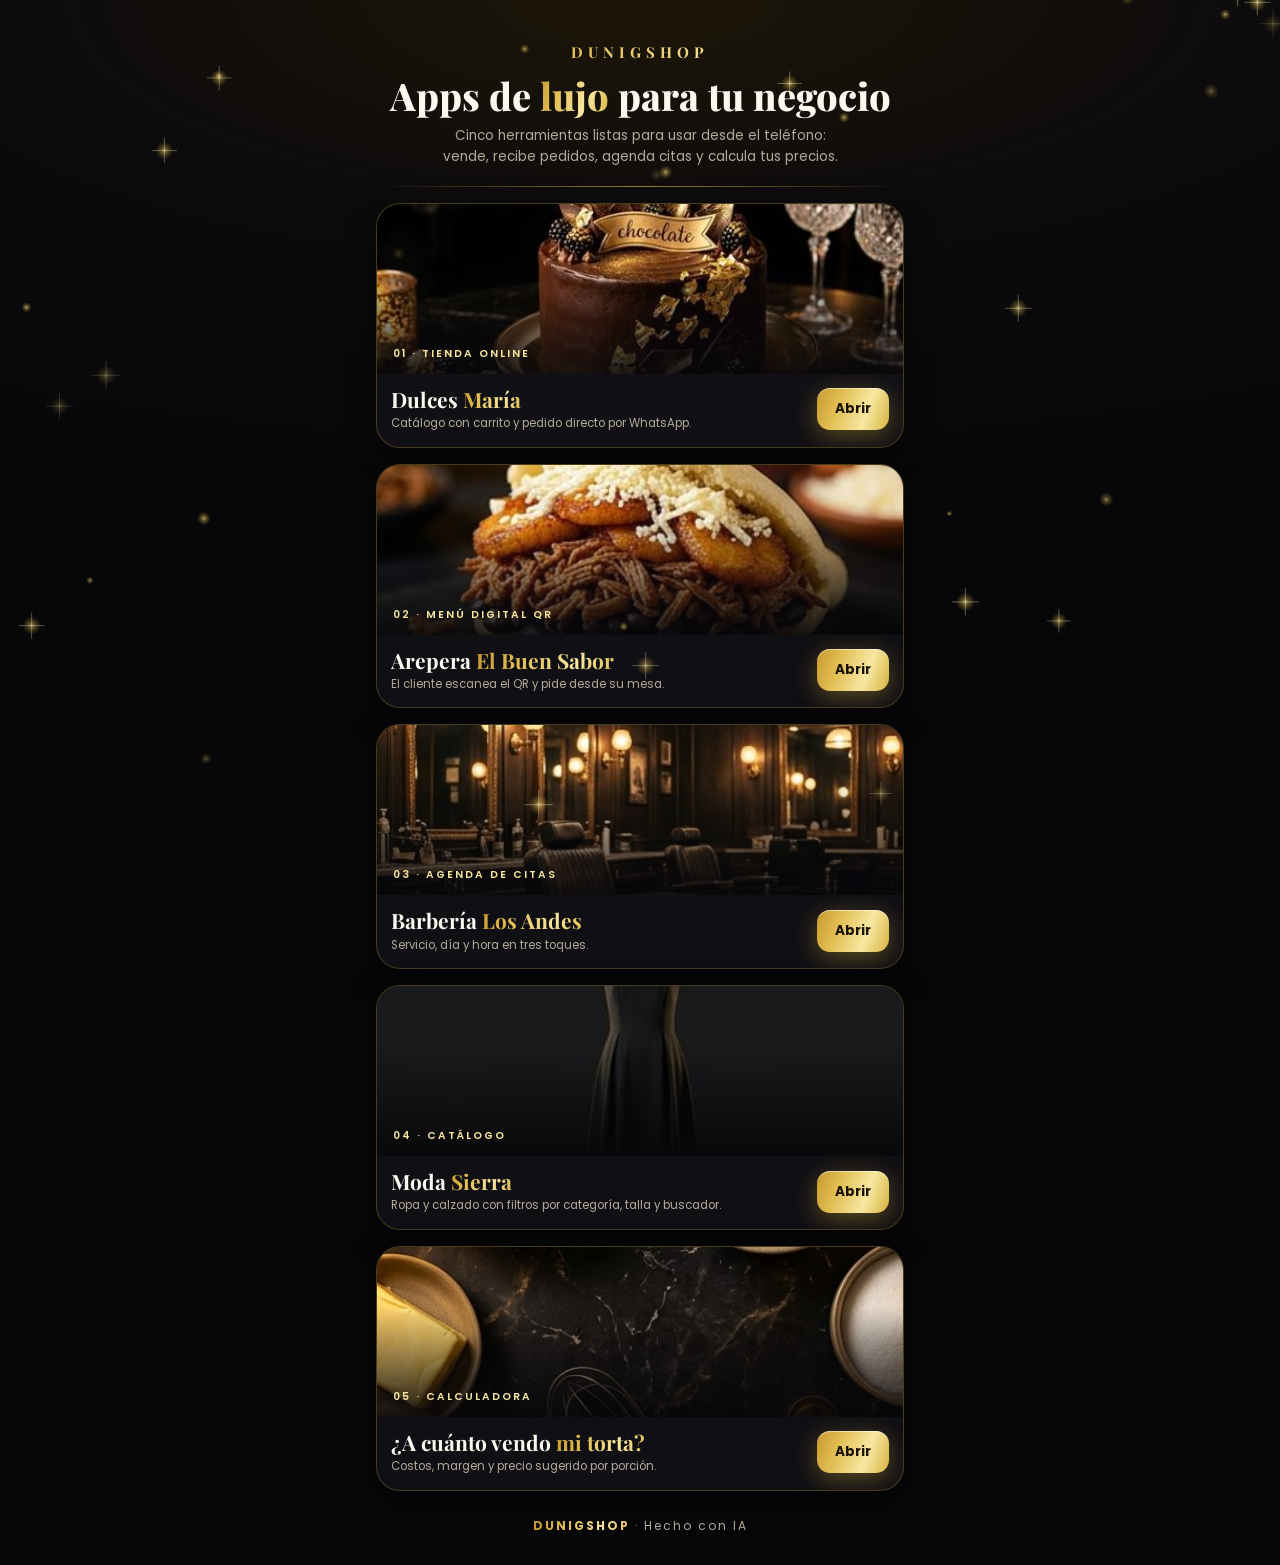
==== apps/index.html @ 6938a5bb "Apps de lujo: apps/index.html" ====
<!DOCTYPE html>
<html lang="es"><head><meta charset="utf-8"><meta name="viewport" content="width=device-width,initial-scale=1,viewport-fit=cover"><meta name="theme-color" content="#07070a">
<title>DUNIGSHOP · Apps para tu negocio</title>
<meta name="description" content="5 apps de lujo para emprendedores venezolanos: tienda, menú QR, agenda, catálogo y calculadora de precios.">
<link rel="stylesheet" href="assets/lux.css">
<style>
body{padding:0 0 30px}
.wrap{max-width:560px;margin:0 auto;padding:0 16px}
.hero{text-align:center;padding:42px 6px 18px}
.hero h1{font-family:Playfair,serif;font-size:38px;line-height:1.05;font-weight:800;margin:14px 0 10px}
.hero p{font-size:13.5px;color:var(--mut);line-height:1.55;max-width:420px;margin:0 auto}
.logo{font-family:Playfair,serif;font-size:15px;letter-spacing:5px;font-weight:700}
.app{display:block;border-radius:24px;overflow:hidden;margin:16px 0;text-decoration:none;color:inherit;animation:rise .6s cubic-bezier(.2,.8,.2,1) both}
.app .ph{height:170px}
.app .ph::after{background:linear-gradient(180deg,rgba(7,7,10,0) 35%,rgba(7,7,10,.9) 100%)}
.app .n{position:absolute;left:16px;bottom:12px;z-index:2;font-size:10.5px;letter-spacing:2px;color:var(--g1);font-weight:600}
.app .in{display:flex;align-items:center;gap:12px;padding:13px 14px 15px}
.app .tx{flex:1;min-width:0}
.app h2{font-family:Playfair,serif;font-size:21px;line-height:1.15}
.app p{font-size:11.5px;color:var(--mut);margin-top:4px;line-height:1.45}
.app .go{border-radius:13px;padding:11px 18px;font-size:13.5px;flex:none}
footer{text-align:center;margin-top:26px;font-size:12px;letter-spacing:2px;color:var(--mut)}
footer b{font-weight:700}
</style></head><body>
<div class="wrap">
<div class="hero rise"><div class="logo gtxt">DUNIGSHOP</div>
<h1>Apps de <span class="gtxt">lujo</span> para tu negocio</h1>
<p>Cinco herramientas listas para usar desde el teléfono: vende, recibe pedidos, agenda citas y calcula tus precios.</p></div>
<div class="hairline"></div>

<a class="app glass" href="tienda/" style="animation-delay:.05s"><div class="ph"><img class="kb" src="assets/img/hero-dulces.jpg" alt="Dulces y tortas"><span class="n">01 · TIENDA ONLINE</span></div>
<div class="in"><div class="tx"><h2>Dulces <span class="gtxt">María</span></h2><p>Catálogo con carrito y pedido directo por WhatsApp.</p></div><span class="go gbtn">Abrir</span></div></a>

<a class="app glass" href="menu-qr/" style="animation-delay:.12s"><div class="ph"><img class="kb2" src="assets/img/ar-pabellon.jpg" alt="Arepa de pabellón"><span class="n">02 · MENÚ DIGITAL QR</span></div>
<div class="in"><div class="tx"><h2>Arepera <span class="gtxt">El Buen Sabor</span></h2><p>El cliente escanea el QR y pide desde su mesa.</p></div><span class="go gbtn">Abrir</span></div></a>

<a class="app glass" href="agenda/" style="animation-delay:.19s"><div class="ph"><img class="kb" src="assets/img/bb-hero.jpg" alt="Barbería"><span class="n">03 · AGENDA DE CITAS</span></div>
<div class="in"><div class="tx"><h2>Barbería <span class="gtxt">Los Andes</span></h2><p>Servicio, día y hora en tres toques.</p></div><span class="go gbtn">Abrir</span></div></a>

<a class="app glass" href="catalogo/" style="animation-delay:.26s"><div class="ph"><img class="kb2" src="assets/img/m-vestido-negro.jpg" alt="Moda"><span class="n">04 · CATÁLOGO</span></div>
<div class="in"><div class="tx"><h2>Moda <span class="gtxt">Sierra</span></h2><p>Ropa y calzado con filtros por categoría, talla y buscador.</p></div><span class="go gbtn">Abrir</span></div></a>

<a class="app glass" href="calculadora/" style="animation-delay:.33s"><div class="ph"><img class="kb" src="assets/img/ingredientes.jpg" alt="Ingredientes de repostería"><span class="n">05 · CALCULADORA</span></div>
<div class="in"><div class="tx"><h2>¿A cuánto vendo <span class="gtxt">mi torta?</span></h2><p>Costos, margen y precio sugerido por porción.</p></div><span class="go gbtn">Abrir</span></div></a>

<footer><b class="gtxt">DUNIGSHOP</b> · Hecho con IA</footer>
</div>
<script src="assets/lux.js"></script></body></html>
---- apps/assets/lux.css ----
@font-face{font-family:Playfair;src:url(fonts/Playfair.ttf);font-weight:400 900}
@font-face{font-family:Playfair;src:url(fonts/PlayfairItalic.ttf);font-weight:400 900;font-style:italic}
@font-face{font-family:Poppins;src:url(fonts/Poppins-Regular.ttf);font-weight:400}
@font-face{font-family:Poppins;src:url(fonts/Poppins-Medium.ttf);font-weight:500}
@font-face{font-family:Poppins;src:url(fonts/Poppins-SemiBold.ttf);font-weight:600}
@font-face{font-family:Poppins;src:url(fonts/Poppins-Bold.ttf);font-weight:700}
@font-face{font-family:Poppins;src:url(fonts/Poppins-ExtraBold.ttf);font-weight:800}
:root{--bg:#07070a;--bg2:#0e0d12;--card:rgba(22,20,26,.72);--line:rgba(212,175,55,.28);--line2:rgba(247,231,161,.55);
--txt:#fbf8ef;--mut:#b3ab9a;--g1:#f7e7a1;--g2:#d4af37;--g3:#8a6a1f;
--gold:linear-gradient(110deg,#c8992e 0%,#e2bf55 14%,#f7e7a1 30%,#d4af37 46%,#fff4c4 58%,#e0b84a 72%,#c39530 88%,#c8992e 100%);
--goldv:linear-gradient(180deg,#fff4c4 0%,#f7e7a1 22%,#d4af37 58%,#8a6a1f 100%)}
*{box-sizing:border-box;margin:0;padding:0}
html,body{background:var(--bg)}
body{font-family:Poppins,"DejaVu Sans",sans-serif;color:var(--txt);overflow-x:hidden;-webkit-font-smoothing:antialiased;
background:radial-gradient(120% 60% at 50% 0%,#1d1608 0%,#0b0a0d 45%,#07070a 100%) fixed}
.serif{font-family:Playfair,"DejaVu Serif",serif}
.gtxt{background:var(--gold);background-size:250% auto;-webkit-background-clip:text;background-clip:text;color:transparent;animation:shine 3.2s linear infinite}
@keyframes shine{from{background-position:0% center}to{background-position:250% center}}
.gbtn{border:0;cursor:pointer;font-family:inherit;font-weight:700;color:#1a1200;background:var(--gold);background-size:250% auto;animation:shine 3.2s linear infinite;
box-shadow:0 6px 24px rgba(212,175,55,.38),inset 0 1px 0 rgba(255,255,255,.5);position:relative;overflow:hidden}
.gbtn::after{content:'';position:absolute;top:0;left:-60%;width:40%;height:100%;background:linear-gradient(100deg,transparent,rgba(255,255,255,.65),transparent);transform:skewX(-20deg);animation:sheen 2.6s ease-in-out infinite}
@keyframes sheen{0%{left:-60%}55%,100%{left:130%}}
.glass{background:var(--card);border:1px solid var(--line);backdrop-filter:blur(14px);-webkit-backdrop-filter:blur(14px);box-shadow:0 10px 30px rgba(0,0,0,.45),inset 0 1px 0 rgba(247,231,161,.08)}
.kb{animation:kb 9s ease-in-out infinite alternate;transform-origin:50% 50%}
.kb2{animation:kb2 11s ease-in-out infinite alternate}
@keyframes kb{0%{transform:scale(1.02) translate(0,0)}100%{transform:scale(1.2) translate(-4%,-3%)}}
@keyframes kb2{0%{transform:scale(1.18) translate(3%,2%)}100%{transform:scale(1.03) translate(-2%,-1%)}}
.ph{overflow:hidden;position:relative}
.ph img{width:100%;height:100%;object-fit:cover;display:block}
.ph::after{content:'';position:absolute;inset:0;background:linear-gradient(180deg,transparent 55%,rgba(7,7,10,.55));pointer-events:none}
.kick{display:inline-flex;align-items:center;gap:7px;padding:5px 11px;border-radius:999px;background:rgba(212,175,55,.12);border:1px solid rgba(212,175,55,.45);color:var(--g1);font-size:10.5px;font-weight:600;letter-spacing:1.6px}
.kick b{width:7px;height:7px;border-radius:50%;background:#2ee59d;box-shadow:0 0 8px #2ee59d;animation:pulse 1.6s infinite}
@keyframes pulse{50%{opacity:.3}}
.hairline{height:1px;background:linear-gradient(90deg,transparent,var(--g2),transparent);opacity:.7}
#sparks{position:fixed;inset:0;width:100%;height:100%;pointer-events:none;z-index:50}
@keyframes rise{from{opacity:0;transform:translateY(14px)}to{opacity:1;transform:none}}
.rise{animation:rise .6s cubic-bezier(.2,.8,.2,1) both}
input{outline:none}
input::placeholder{color:#7d766a}
*{scrollbar-width:none}::-webkit-scrollbar{display:none}
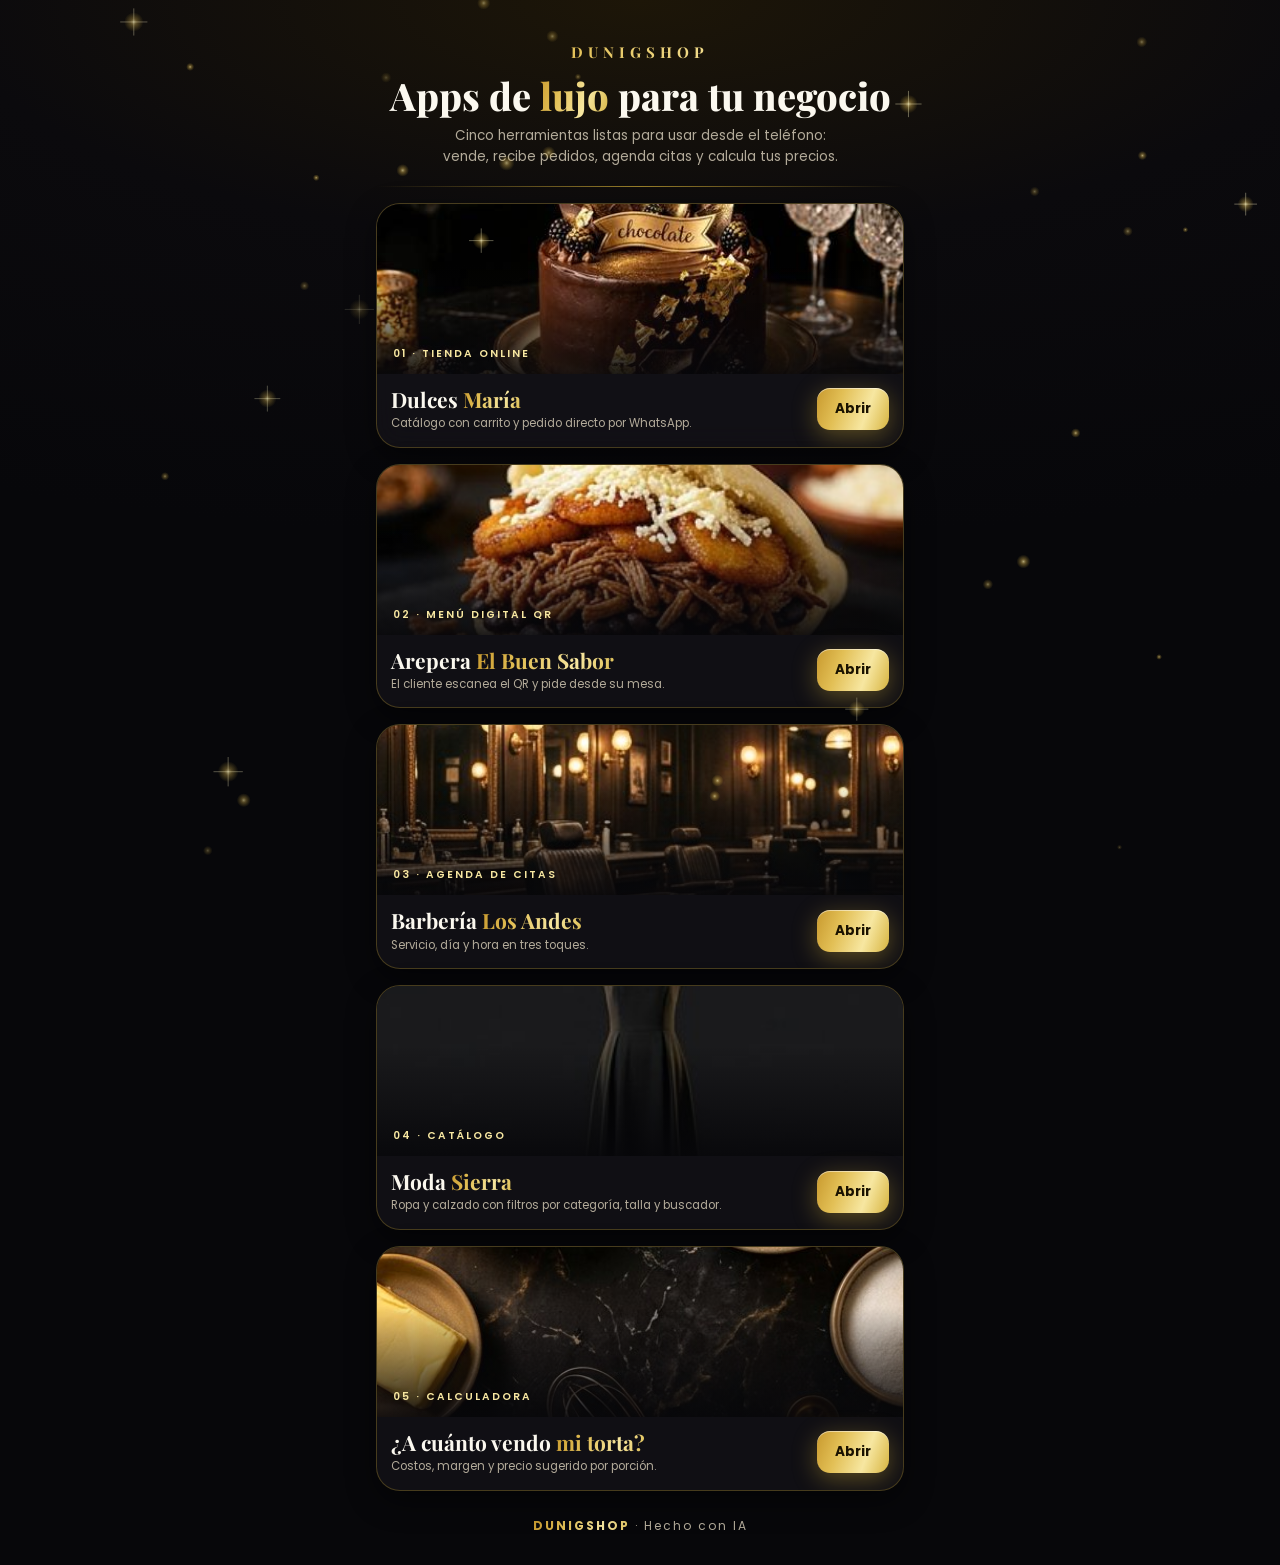
==== commit 157f4259: "Apps de lujo: apps/index.html" ====
--- a/apps/index.html
+++ b/apps/index.html
@@ -1,6 +1,6 @@
 <!DOCTYPE html>
 <html lang="es"><head><meta charset="utf-8"><meta name="viewport" content="width=device-width,initial-scale=1,viewport-fit=cover"><meta name="theme-color" content="#07070a">
-<title>DUNIGSHOP · Apps para tu negocio</title>
+<title>DUNIGSHOP · Apps de lujo para tu negocio</title>
 <meta name="description" content="5 apps de lujo para emprendedores venezolanos: tienda, menú QR, agenda, catálogo y calculadora de precios.">
 <link rel="stylesheet" href="assets/lux.css">
 <style>
